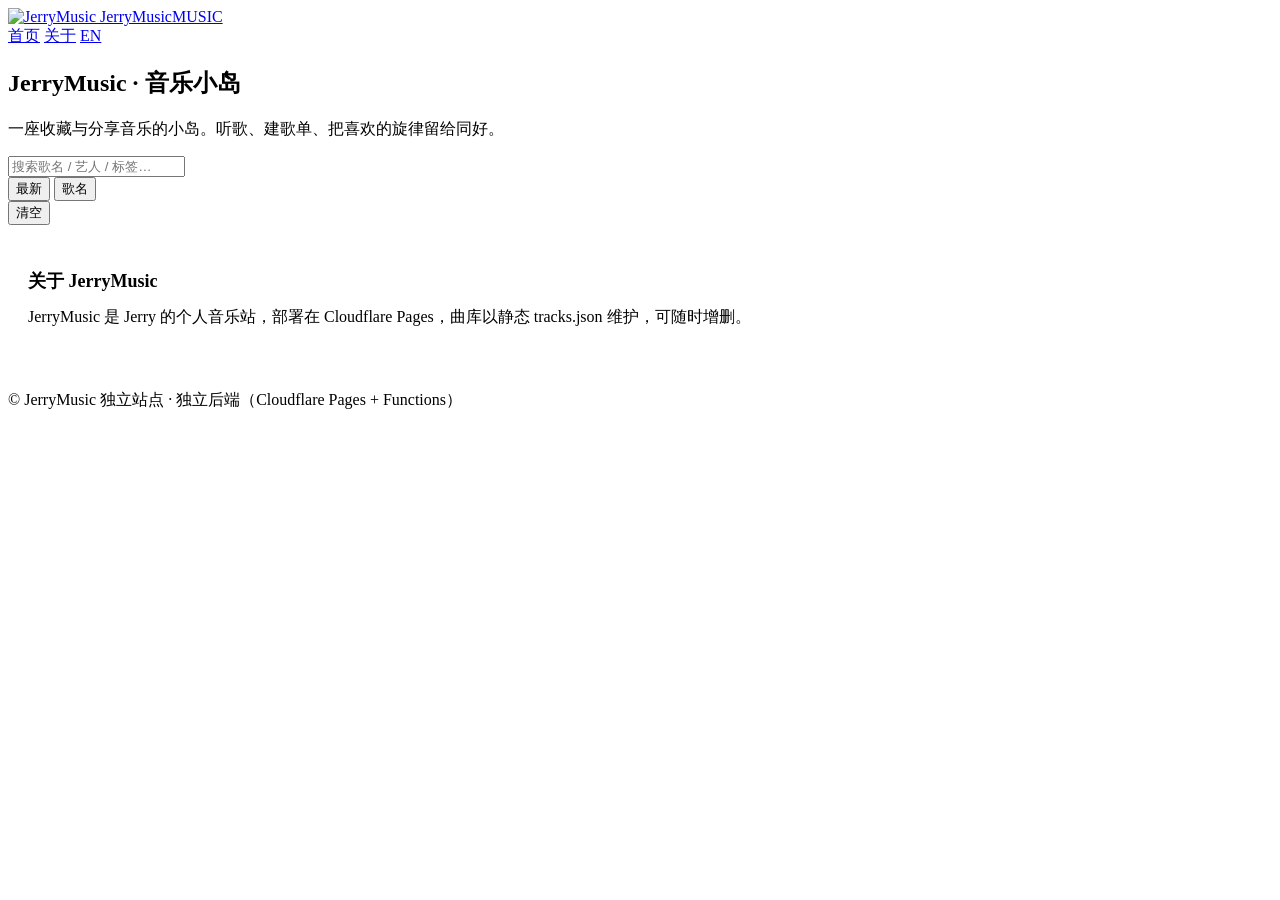
==== index.html @ ce07fb38 "Update index.html (2026-09-30 11:21)" ====
<!DOCTYPE html>
<html lang="zh-CN">
<head>
<meta charset="UTF-8">
<meta name="viewport" content="width=device-width, initial-scale=1">
<title>JerryMusic · 音乐</title>
<meta name="description" content="JerryMusic —— 一座收藏与分享音乐的小岛。听歌、建歌单、把喜欢的旋律留给同好。">
<meta property="og:type" content="website" />
<meta property="og:title" content="JerryMusic · 音乐" />
<meta property="og:description" content="JerryMusic —— 一座收藏与分享音乐的小岛。" />
<meta property="og:site_name" content="JerryMusic" />
<meta property="og:url" content="https://jerrymusic.pages.dev/" />
<meta property="og:image" content="https://jerrymusic.pages.dev/assets/og.svg?v=1" />
<meta name="twitter:card" content="summary_large_image" />
<meta name="theme-color" content="#7c3aed" />
<script>try{var p=localStorage.getItem('jm-theme')||'auto';var t=(p==='light'||p==='dark')?p:((window.matchMedia&&window.matchMedia('(prefers-color-scheme: light)').matches)?'light':'dark');document.documentElement.setAttribute('data-theme',t);}catch(e){document.documentElement.setAttribute('data-theme','dark');}</script>
<link rel="icon" href="assets/favicon.svg?v=1" type="image/svg+xml">
<link rel="stylesheet" href="assets/music.css?v=2026093011">
</head>
<body>
<header class="site-header">
  <div class="wrap">
    <a class="brand" href="index.html">
      <img class="logo" src="assets/favicon.svg?v=1" alt="JerryMusic">
      JerryMusic<span class="sub">MUSIC</span>
    </a>
    <div class="spacer"></div>
    <nav class="nav">
      <a href="index.html" class="on" data-i18n="nav.home">首页</a>
      <a href="#about" data-i18n="nav.about">关于</a>
      <a href="#" data-lang-toggle>EN</a>
    </nav>
    <div class="hdr-right" id="hdrRight"></div>
  </div>
</header>

<main class="wrap">
  <section class="hero">
    <h1 data-i18n="hero.title">JerryMusic · 音乐小岛</h1>
    <p data-i18n="hero.desc">一座收藏与分享音乐的小岛。听歌、建歌单、把喜欢的旋律留给同好。</p>
  </section>

  <div class="toolbar">
    <input id="q" class="input search" type="search" placeholder="搜索歌名 / 艺人 / 标签…" data-i18n-ph="search.placeholder" autocomplete="off">
    <div class="seg" id="sortSeg" role="group" aria-label="排序方式">
      <button data-s="time" class="on" data-i18n="sort.newest">最新</button>
      <button data-s="title" data-i18n="sort.title">歌名</button>
    </div>
    <button id="btnClear" class="btn" data-i18n="btn.clear">清空</button>
  </div>
  <div id="chips" class="chips"></div>
  <div id="grid" class="grid"></div>
  <div id="empty" class="empty" style="display:none" data-i18n="empty">曲库还是空的 —— 往 tracks.json 里加第一首歌吧。</div>

  <section id="about" class="panel" style="background:var(--panel);border:1px solid var(--line);border-radius:var(--radius);padding:20px;margin:24px 0 40px;">
    <h2 data-i18n="about.title" style="margin:0 0 10px;font-size:18px;">关于 JerryMusic</h2>
    <p data-i18n="about.body" style="color:var(--text-2);line-height:1.7;margin:0;">JerryMusic 是 Jerry 的个人音乐站，部署在 Cloudflare Pages，曲库以静态 tracks.json 维护，可随时增删。</p>
  </section>
</main>

<footer class="site-footer">
  <div class="wrap">
    <span>© <span id="yr"></span> JerryMusic</span>
    <span class="spacer"></span>
    <span data-i18n="footer.tagline">独立站点 · 独立后端（Cloudflare Pages + Functions）</span>
  </div>
</footer>

<!-- 底部常驻播放器 -->
<div class="player-bar" id="playerBar" style="display:none">
  <div class="pb-inner">
    <div class="pb-cover" id="pbCover">♪</div>
    <div class="pb-meta">
      <div class="pb-title" id="pbTitle" data-i18n="player.none">选一首歌开始播放</div>
      <div class="pb-artist" id="pbArtist"></div>
    </div>
    <div class="pb-controls">
      <button class="pb-btn" id="pbPrev" title="上一首">⏮</button>
      <button class="pb-btn play" id="pbPlay" title="播放">▶</button>
      <button class="pb-btn" id="pbNext" title="下一首">⏭</button>
      <span class="pb-time" id="pbCur">0:00</span>
      <div class="pb-seek" id="pbSeek"><div class="pb-progress" id="pbProgress"></div></div>
      <span class="pb-time" id="pbDur">0:00</span>
      <input class="pb-vol" id="pbVol" type="range" min="0" max="1" step="0.01" value="1" title="音量">
    </div>
  </div>
  <audio id="audio" preload="metadata"></audio>
</div>

<script src="assets/lang.js?v=20260930"></script>
<script src="assets/app.js?v=20260930"></script>
</body>
</html>
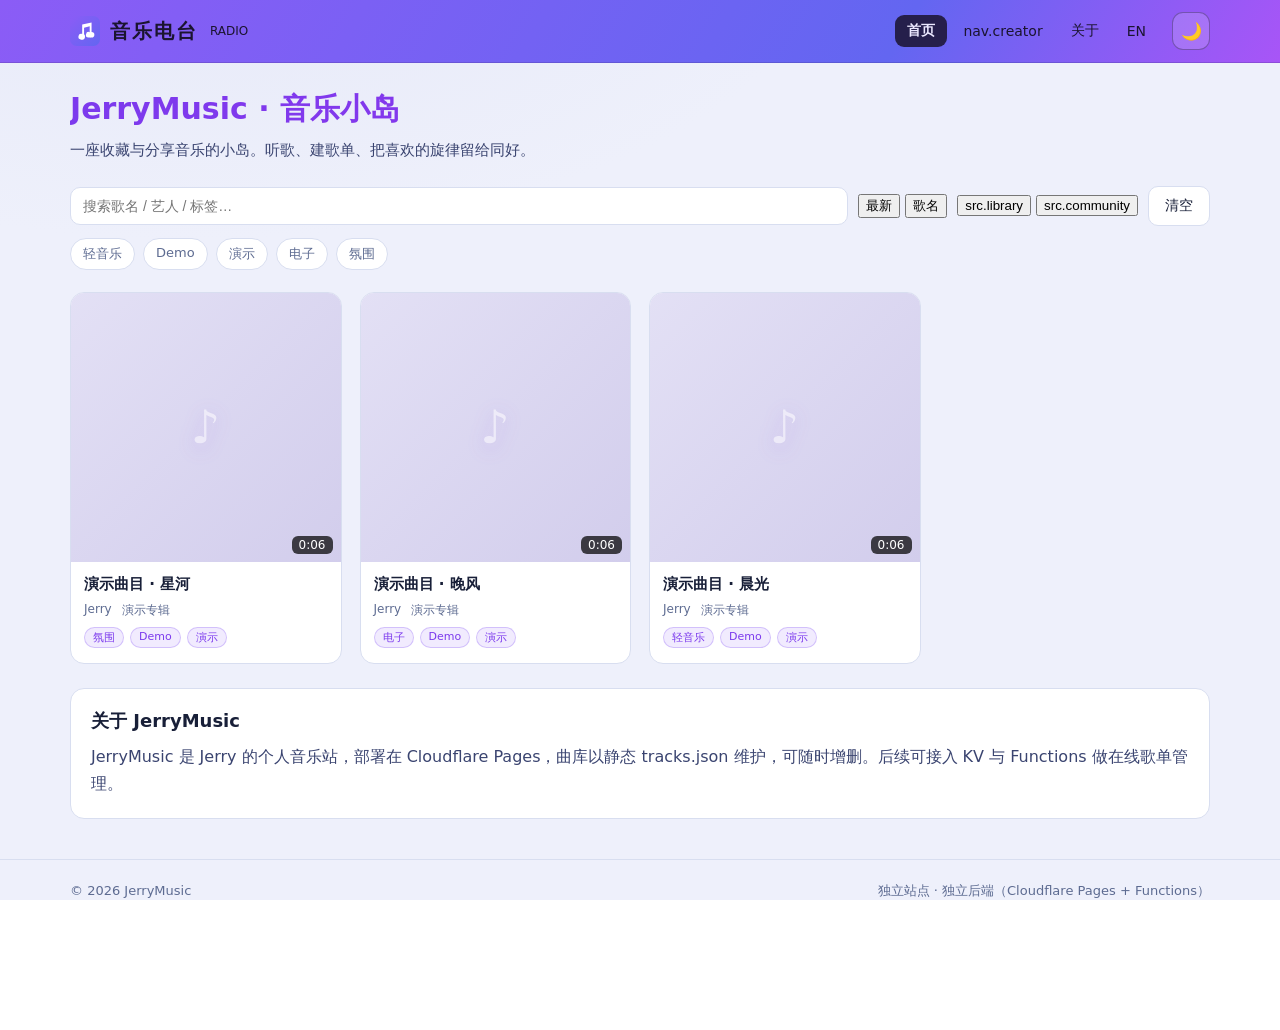
==== commit 736225e5: "Update index.html (2026-09-30 13:02)" ====
--- a/index.html
+++ b/index.html
@@ -3,12 +3,12 @@
 <head>
 <meta charset="UTF-8">
 <meta name="viewport" content="width=device-width, initial-scale=1">
-<title>JerryMusic · 音乐</title>
-<meta name="description" content="JerryMusic —— 一座收藏与分享音乐的小岛。听歌、建歌单、把喜欢的旋律留给同好。">
+<title>音乐电台 · MusicRadio</title>
+<meta name="description" content="音乐电台 —— 一座收藏与分享音乐的电台。登录后开通创作者中心，发布你自己的作品。">
 <meta property="og:type" content="website" />
-<meta property="og:title" content="JerryMusic · 音乐" />
-<meta property="og:description" content="JerryMusic —— 一座收藏与分享音乐的小岛。" />
-<meta property="og:site_name" content="JerryMusic" />
+<meta property="og:title" content="音乐电台 · MusicRadio" />
+<meta property="og:description" content="音乐电台 —— 一座收藏与分享音乐的电台。" />
+<meta property="og:site_name" content="音乐电台" />
 <meta property="og:url" content="https://jerrymusic.pages.dev/" />
 <meta property="og:image" content="https://jerrymusic.pages.dev/assets/og.svg?v=1" />
 <meta name="twitter:card" content="summary_large_image" />
@@ -21,12 +21,13 @@
 <header class="site-header">
   <div class="wrap">
     <a class="brand" href="index.html">
-      <img class="logo" src="assets/favicon.svg?v=1" alt="JerryMusic">
-      JerryMusic<span class="sub">MUSIC</span>
+      <img class="logo" src="assets/favicon.svg?v=1" alt="音乐电台">
+      音乐电台<span class="sub">RADIO</span>
     </a>
     <div class="spacer"></div>
     <nav class="nav">
       <a href="index.html" class="on" data-i18n="nav.home">首页</a>
+      <a href="creator.html" data-i18n="nav.creator">创作者中心</a>
       <a href="#about" data-i18n="nav.about">关于</a>
       <a href="#" data-lang-toggle>EN</a>
     </nav>
@@ -45,6 +46,10 @@
     <div class="seg" id="sortSeg" role="group" aria-label="排序方式">
       <button data-s="time" class="on" data-i18n="sort.newest">最新</button>
       <button data-s="title" data-i18n="sort.title">歌名</button>
+    </div>
+    <div class="seg" id="srcSeg" role="group" aria-label="内容来源">
+      <button data-src="library" class="on" data-i18n="src.library">电台曲库</button>
+      <button data-src="community" data-i18n="src.community">社区作品</button>
     </div>
     <button id="btnClear" class="btn" data-i18n="btn.clear">清空</button>
   </div>
@@ -87,7 +92,8 @@
   <audio id="audio" preload="metadata"></audio>
 </div>
 
-<script src="assets/lang.js?v=20260930"></script>
-<script src="assets/app.js?v=20260930"></script>
+<script src="assets/lang.js?v=20260930b"></script>
+<script src="assets/app.js?v=20260930b"></script>
+<script src="assets/jm.auth.js?v=20260930b"></script>
 </body>
 </html>
--- a/assets/music.css
+++ b/assets/music.css
@@ -0,0 +1,277 @@
+/* ============================================================
+   jerrymusic-site  /  assets/music.css
+   Independent site styles. Dark "music / night" theme (violet/indigo).
+   Adapted from the sibling pianyu-site design system for visual consistency.
+   ============================================================ */
+
+:root {
+  --ink: #0b0f1f;
+  --ink-2: #11152e;
+  --panel: #161b34;
+  --panel-2: #1d2342;
+  --line: #2a3157;
+  --text: #e9ecf8;
+  --text-2: #c7cde6;
+  --muted: #95a0c2;
+  --accent: #8b5cf6;
+  --accent-2: #6366f1;
+  --accent-3: #a855f7;
+  --on-accent: #ffffff;
+  --danger: #ef5a6f;
+  --thumb-1: #221a44;
+  --thumb-2: #120c2a;
+  --hdr-bg: rgba(11, 15, 31, 0.82);
+  --ok-bg: #102a26; --ok-bd: #1d534a; --ok-fg: #bff3ea;
+  --err-bg: #2a1621; --err-bd: #4a2130; --err-fg: #ffd7dd;
+  --radius: 14px;
+  --shadow: 0 10px 30px rgba(0, 0, 0, 0.35);
+}
+
+/* ---------------- light mode ---------------- */
+html[data-theme='light'] {
+  --ink: #eef0fb;
+  --ink-2: #e6e9f8;
+  --panel: #ffffff;
+  --panel-2: #f4f6fc;
+  --line: #d8def0;
+  --text: #181f38;
+  --text-2: #3a4470;
+  --muted: #5d6b91;
+  --accent: #7c3aed;
+  --accent-2: #4f46e5;
+  --accent-3: #9333ea;
+  --on-accent: #ffffff;
+  --danger: #d63a52;
+  --thumb-1: #e3e0f5;
+  --thumb-2: #d2cdec;
+  --hdr-bg: rgba(255, 255, 255, 0.84);
+  --ok-bg: #e6f6f2; --ok-bd: #a9dfd4; --ok-fg: #10635a;
+  --err-bg: #fdecef; --err-bd: #f3bcc6; --err-fg: #8e1f31;
+  --shadow: 0 10px 30px rgba(40, 50, 90, 0.14);
+}
+
+* { box-sizing: border-box; }
+
+html, body {
+  margin: 0;
+  padding: 0;
+  background: radial-gradient(1200px 600px at 15% -10%, var(--ink-2) 0%, var(--ink) 55%) fixed;
+  color: var(--text);
+  font-family: "Segoe UI", system-ui, -apple-system, "Microsoft YaHei", sans-serif;
+  min-height: 100vh;
+  transition: background-color 0.2s ease, color 0.2s ease;
+}
+
+/* keep space for the fixed bottom player */
+body { padding-bottom: 96px; }
+
+a { color: var(--accent); text-decoration: none; }
+a:hover { text-decoration: underline; }
+
+.wrap { max-width: 1180px; margin: 0 auto; padding: 0 20px; }
+
+/* ---------------- header ---------------- */
+.site-header {
+  position: sticky;
+  top: 0;
+  z-index: 20;
+  backdrop-filter: blur(10px);
+  background: linear-gradient(120deg, #8b5cf6, #6366f1 70%, #a855f7);
+  border-bottom: 1px solid rgba(0,0,0,0.12);
+}
+.site-header .wrap {
+  display: flex;
+  align-items: center;
+  gap: 14px;
+  height: 62px;
+}
+.brand {
+  display: flex;
+  align-items: center;
+  gap: 10px;
+  font-weight: 700;
+  font-size: 20px;
+  letter-spacing: 2px;
+  color: var(--text);
+}
+.brand:hover { text-decoration: none; }
+.brand .logo { width: 30px; height: 30px; }
+.brand .sub { font-size: 12px; color: var(--muted); letter-spacing: 0; font-weight: 400; margin-left: 2px; }
+.spacer { flex: 1; }
+.site-header .brand, .site-header .brand .sub,
+.site-header .nav a, .site-header .nav a:hover { color: #1b1430; }
+.site-header .nav a.on { background: rgba(27,20,48,0.86); color: #ece9ff; }
+.site-header .theme-btn { color: #1b1430; border-color: rgba(27,20,48,0.35); background: rgba(255,255,255,0.16); }
+.site-header .theme-btn:hover { border-color: #1b1430; }
+
+/* ---------------- nav ---------------- */
+.nav { display: flex; gap: 4px; align-items: center; }
+.nav a {
+  color: #2a2150;
+  padding: 7px 12px;
+  border-radius: 9px;
+  font-size: 14px;
+}
+.nav a:hover { color: #fff; background: rgba(255,255,255,0.18); text-decoration: none; }
+.nav a.on { color: #fff; background: rgba(27,20,48,0.86); font-weight: 600; }
+
+/* ---------------- search + chips ---------------- */
+.toolbar { display: flex; gap: 10px; flex-wrap: wrap; align-items: center; margin: 22px 0 8px; }
+.input, .select, .textarea {
+  background: var(--panel);
+  border: 1px solid var(--line);
+  color: var(--text);
+  border-radius: 10px;
+  padding: 10px 12px;
+  font-size: 14px;
+  outline: none;
+  width: 100%;
+}
+.input:focus, .select:focus, .textarea:focus { border-color: var(--accent); }
+.search { flex: 1; min-width: 220px; }
+
+.chips { display: flex; gap: 8px; flex-wrap: wrap; margin: 12px 0 4px; }
+.chip {
+  background: var(--panel);
+  border: 1px solid var(--line);
+  color: var(--muted);
+  padding: 6px 12px;
+  border-radius: 999px;
+  font-size: 13px;
+  cursor: pointer;
+  user-select: none;
+}
+.chip:hover { border-color: var(--accent); color: var(--text); }
+.chip.on { background: linear-gradient(120deg, var(--accent), var(--accent-2)); color: var(--on-accent); border-color: transparent; font-weight: 600; }
+
+/* ---------------- buttons ---------------- */
+.btn {
+  border: 1px solid var(--line);
+  background: var(--panel);
+  color: var(--text);
+  border-radius: 10px;
+  padding: 10px 16px;
+  font-size: 14px;
+  cursor: pointer;
+}
+.btn:hover { border-color: var(--accent); }
+.btn.primary { background: linear-gradient(120deg, var(--accent), var(--accent-2)); color: var(--on-accent); border-color: transparent; font-weight: 600; }
+
+/* ---------------- grid + cards ---------------- */
+.grid {
+  display: grid;
+  grid-template-columns: repeat(auto-fill, minmax(240px, 1fr));
+  gap: 18px;
+  margin: 22px 0 20px;
+}
+.card {
+  background: var(--panel);
+  border: 1px solid var(--line);
+  border-radius: var(--radius);
+  overflow: hidden;
+  transition: transform 0.14s ease, border-color 0.14s ease;
+  display: flex;
+  flex-direction: column;
+  cursor: pointer;
+}
+.card:hover { transform: translateY(-3px); border-color: var(--accent); }
+.card .thumb {
+  position: relative;
+  aspect-ratio: 1 / 1;
+  background: linear-gradient(135deg, var(--thumb-1), var(--thumb-2));
+  overflow: hidden;
+  display: flex; align-items: center; justify-content: center;
+}
+.card .thumb img { width: 100%; height: 100%; object-fit: cover; display: block; }
+.card .thumb .ph {
+  font-size: 46px; color: rgba(255,255,255,0.55);
+  filter: drop-shadow(0 4px 10px rgba(124,58,237,0.4));
+}
+.card .thumb .play-overlay {
+  position: absolute; inset: 0; margin: auto;
+  width: 56px; height: 56px; border-radius: 50%;
+  display: flex; align-items: center; justify-content: center;
+  background: linear-gradient(135deg, var(--accent), var(--accent-2));
+  color: #fff; font-size: 22px; opacity: 0; transition: opacity .15s ease;
+  box-shadow: 0 8px 20px rgba(99,102,241,0.5);
+}
+.card:hover .thumb .play-overlay { opacity: 1; }
+.card .dur {
+  position: absolute; right: 8px; bottom: 8px;
+  background: rgba(0,0,0,0.72); color: #fff; font-size: 12px;
+  padding: 2px 7px; border-radius: 6px;
+}
+.card .body { padding: 12px 13px 15px; display: flex; flex-direction: column; gap: 8px; }
+.card .title { font-size: 15px; font-weight: 600; line-height: 1.35; color: var(--text); }
+.card .meta { font-size: 12px; color: var(--muted); display: flex; gap: 10px; flex-wrap: wrap; }
+.card .tags { display: flex; gap: 6px; flex-wrap: wrap; }
+.tag { font-size: 11px; color: var(--accent); background: rgba(139,92,246,0.12); border: 1px solid rgba(139,92,246,0.30); padding: 2px 8px; border-radius: 999px; }
+
+.empty { color: var(--muted); text-align: center; padding: 70px 0; }
+
+/* ---------------- now playing (bottom bar) ---------------- */
+.player-bar {
+  position: fixed; left: 0; right: 0; bottom: 0; z-index: 60;
+  background: var(--panel);
+  border-top: 1px solid var(--line);
+  box-shadow: 0 -8px 30px rgba(0,0,0,0.35);
+  backdrop-filter: blur(12px);
+}
+.player-bar .pb-inner {
+  max-width: 1180px; margin: 0 auto; padding: 10px 18px;
+  display: flex; align-items: center; gap: 14px;
+}
+.pb-cover {
+  width: 46px; height: 46px; border-radius: 9px; flex: none;
+  background: linear-gradient(135deg, var(--accent), var(--accent-2));
+  display: flex; align-items: center; justify-content: center;
+  color: #fff; font-size: 20px; overflow: hidden;
+}
+.pb-cover img { width: 100%; height: 100%; object-fit: cover; }
+.pb-meta { min-width: 0; flex: none; width: 200px; }
+.pb-meta .pb-title { font-size: 14px; font-weight: 600; overflow: hidden; text-overflow: ellipsis; white-space: nowrap; }
+.pb-meta .pb-artist { font-size: 12px; color: var(--muted); overflow: hidden; text-overflow: ellipsis; white-space: nowrap; }
+.pb-controls { display: flex; align-items: center; gap: 10px; flex: 1; min-width: 0; }
+.pb-btn {
+  background: transparent; border: 0; color: var(--text); font-size: 17px; line-height: 1;
+  cursor: pointer; padding: 6px 8px; border-radius: 8px;
+}
+.pb-btn:hover { background: var(--panel-2); }
+.pb-btn.play { background: linear-gradient(135deg, var(--accent), var(--accent-2)); color: #fff; width: 40px; height: 40px; border-radius: 50%; display: flex; align-items: center; justify-content: center; font-size: 16px; }
+.pb-btn.play:hover { filter: brightness(1.08); }
+.pb-time { font-size: 12px; color: var(--muted); white-space: nowrap; font-variant-numeric: tabular-nums; }
+.pb-seek { position: relative; flex: 1; height: 6px; background: var(--line); border-radius: 999px; cursor: pointer; min-width: 60px; }
+.pb-seek .pb-progress { position: absolute; left: 0; top: 0; height: 100%; width: 0; background: linear-gradient(90deg, var(--accent), var(--accent-2)); border-radius: 999px; }
+.pb-vol { width: 84px; accent-color: var(--accent); }
+@media (max-width: 720px) {
+  .pb-meta { width: 120px; }
+  .pb-vol { display: none; }
+}
+
+/* ---------------- footer ---------------- */
+footer.site-footer { border-top: 1px solid var(--line); color: var(--muted); font-size: 13px; padding: 22px 0 34px; margin-top: 30px; }
+footer.site-footer .wrap { display: flex; gap: 12px; flex-wrap: wrap; align-items: center; }
+
+/* ---------------- theme button ---------------- */
+.theme-btn {
+  width: 38px; height: 38px;
+  border-radius: 11px;
+  border: 1px solid var(--line);
+  background: var(--panel);
+  color: var(--text);
+  cursor: pointer;
+  font-size: 17px; line-height: 1;
+  display: flex; align-items: center; justify-content: center;
+  padding: 0;
+}
+.theme-btn:hover { border-color: var(--accent); }
+
+/* ---------------- hero ---------------- */
+.hero { margin: 26px 0 6px; }
+.hero h1 { font-size: 30px; font-weight: 800; margin: 0 0 8px; background: linear-gradient(120deg, var(--accent), var(--accent-3)); -webkit-background-clip: text; background-clip: text; color: transparent; }
+.hero p { color: var(--text-2); font-size: 15px; line-height: 1.7; margin: 0; max-width: 720px; }
+
+@media (max-width: 560px) {
+  .brand .sub { display: none; }
+  .hero h1 { font-size: 24px; }
+}
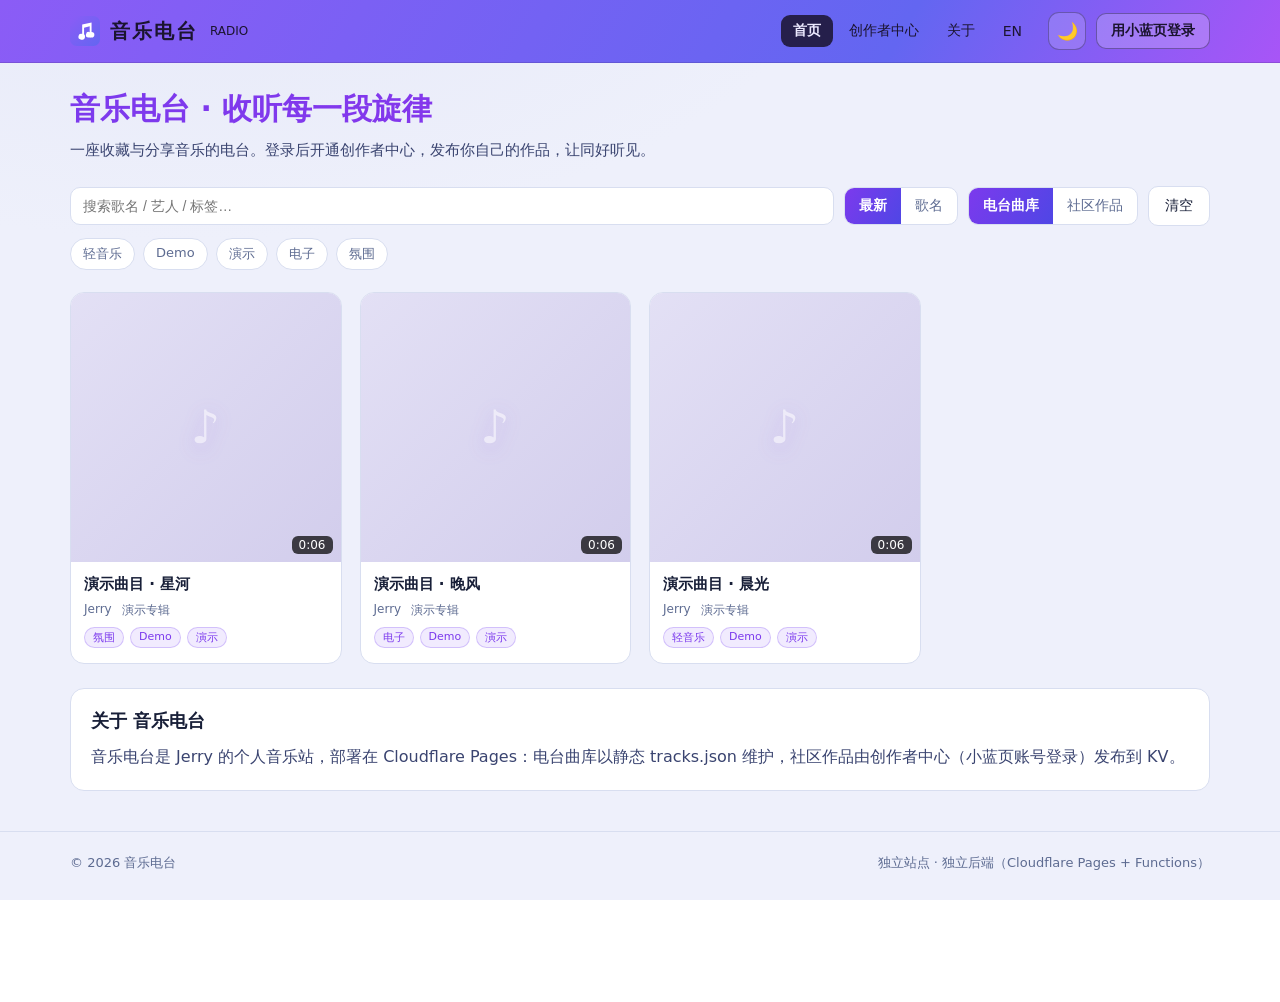
==== commit c231196f: "Update index.html (2026-09-30 13:08)" ====
--- a/index.html
+++ b/index.html
@@ -37,7 +37,7 @@
 
 <main class="wrap">
   <section class="hero">
-    <h1 data-i18n="hero.title">JerryMusic · 音乐小岛</h1>
+    <h1 data-i18n="hero.title">音乐电台 · 收听每一段旋律</h1>
     <p data-i18n="hero.desc">一座收藏与分享音乐的小岛。听歌、建歌单、把喜欢的旋律留给同好。</p>
   </section>
 
@@ -58,14 +58,14 @@
   <div id="empty" class="empty" style="display:none" data-i18n="empty">曲库还是空的 —— 往 tracks.json 里加第一首歌吧。</div>
 
   <section id="about" class="panel" style="background:var(--panel);border:1px solid var(--line);border-radius:var(--radius);padding:20px;margin:24px 0 40px;">
-    <h2 data-i18n="about.title" style="margin:0 0 10px;font-size:18px;">关于 JerryMusic</h2>
-    <p data-i18n="about.body" style="color:var(--text-2);line-height:1.7;margin:0;">JerryMusic 是 Jerry 的个人音乐站，部署在 Cloudflare Pages，曲库以静态 tracks.json 维护，可随时增删。</p>
+    <h2 data-i18n="about.title" style="margin:0 0 10px;font-size:18px;">关于 音乐电台</h2>
+    <p data-i18n="about.body" style="color:var(--text-2);line-height:1.7;margin:0;">音乐电台是 Jerry 的个人音乐站，部署在 Cloudflare Pages：电台曲库以静态 tracks.json 维护，社区作品由创作者中心（小蓝页账号登录）发布到 KV。</p>
   </section>
 </main>
 
 <footer class="site-footer">
   <div class="wrap">
-    <span>© <span id="yr"></span> JerryMusic</span>
+    <span>© <span id="yr"></span> 音乐电台</span>
     <span class="spacer"></span>
     <span data-i18n="footer.tagline">独立站点 · 独立后端（Cloudflare Pages + Functions）</span>
   </div>
--- a/assets/music.css
+++ b/assets/music.css
@@ -275,3 +275,94 @@
   .brand .sub { display: none; }
   .hero h1 { font-size: 24px; }
 }
+
+/* ---------------- utility ---------------- */
+.hide { display: none !important; }
+.panel { background: var(--panel); border: 1px solid var(--line); border-radius: var(--radius); padding: 20px; margin: 18px 0; }
+
+/* ---------------- segmented control ---------------- */
+.seg { display: inline-flex; border: 1px solid var(--line); border-radius: 10px; overflow: hidden; background: var(--panel); }
+.seg button { background: transparent; border: 0; color: var(--muted); padding: 9px 14px; font-size: 14px; cursor: pointer; }
+.seg button.on { background: linear-gradient(120deg, var(--accent), var(--accent-2)); color: var(--on-accent); font-weight: 600; }
+
+/* ---------------- header right: login + user menu ---------------- */
+.hdr-right { display: flex; align-items: center; gap: 10px; }
+.user-wrap { position: relative; display: inline-flex; align-items: center; }
+.login-btn {
+  display: inline-flex; align-items: center; justify-content: center;
+  background: rgba(255,255,255,0.20); border: 1px solid rgba(27,20,48,0.40);
+  color: #1b1430; padding: 8px 14px; border-radius: 10px; font-size: 14px; font-weight: 600;
+}
+.login-btn:hover { background: rgba(255,255,255,0.30); text-decoration: none; }
+.login-btn.big { padding: 12px 24px; font-size: 15px; }
+.avatar-btn {
+  display: inline-flex; align-items: center; gap: 8px;
+  background: rgba(255,255,255,0.16); border: 1px solid rgba(27,20,48,0.40);
+  color: #1b1430; padding: 5px 11px; border-radius: 999px; cursor: pointer; font-size: 14px; font-weight: 600;
+}
+.avatar-btn .fb, .menu .fb {
+  width: 26px; height: 26px; border-radius: 50%; flex: none;
+  background: linear-gradient(135deg, var(--accent), var(--accent-2)); color: #fff;
+  display: flex; align-items: center; justify-content: center; font-weight: 700; font-size: 13px;
+}
+.avatar-btn img, .menu .hd img { width: 26px; height: 26px; border-radius: 50%; object-fit: cover; }
+.user-wrap .menu {
+  position: absolute; top: 48px; right: 0; min-width: 210px;
+  background: var(--panel); border: 1px solid var(--line); border-radius: 12px;
+  box-shadow: var(--shadow); padding: 6px; z-index: 40;
+}
+.menu.hide { display: none; }
+.menu .hd { padding: 8px 10px; }
+.menu .n { font-weight: 600; color: var(--text); }
+.menu .l { font-size: 12px; color: var(--muted); }
+.menu .badge { margin-left: 6px; }
+.menu a, .menu button.menu-item, .menu button[role="menuitem"] {
+  display: block; width: 100%; text-align: left; padding: 9px 10px; border-radius: 8px;
+  color: var(--text); background: transparent; border: 0; cursor: pointer; font-size: 14px;
+}
+.menu a:hover, .menu button[role="menuitem"]:hover { background: var(--panel-2); text-decoration: none; }
+.menu .sep { height: 1px; background: var(--line); margin: 6px 4px; }
+.badge {
+  display: inline-block; font-size: 11px;
+  background: linear-gradient(120deg, var(--accent), var(--accent-2)); color: #fff;
+  padding: 1px 7px; border-radius: 999px; font-weight: 600;
+}
+.by { font-size: 12px; color: var(--muted); margin-top: 4px; }
+
+/* ---------------- creator center ---------------- */
+.cc-h1 { font-size: 26px; font-weight: 800; margin: 30px 0 6px; }
+.cc-sub { color: var(--text-2); margin: 0 0 18px; }
+.cc-gate { text-align: center; padding: 40px 20px; }
+.cc-gate p { color: var(--muted); margin: 0 0 16px; }
+.cc-profile { display: flex; align-items: center; gap: 14px; padding: 16px 18px; margin-bottom: 16px; }
+.cc-av {
+  width: 48px; height: 48px; border-radius: 50%; overflow: hidden; flex: none;
+  background: linear-gradient(135deg, var(--accent), var(--accent-2));
+  display: flex; align-items: center; justify-content: center; color: #fff; font-weight: 700; font-size: 18px;
+}
+.cc-av img { width: 100%; height: 100%; object-fit: cover; }
+.cc-id .n { font-weight: 700; color: var(--text); }
+.cc-id .l { font-size: 13px; color: var(--muted); }
+.cc-add h2, .cc-works h2 { font-size: 18px; margin: 0 0 12px; }
+.cc-form { display: flex; flex-direction: column; gap: 12px; max-width: 560px; }
+.cc-form .row { display: flex; flex-direction: column; gap: 6px; }
+.cc-form label { font-size: 13px; color: var(--muted); }
+.cc-actions { display: flex; gap: 10px; align-items: center; }
+.cc-msg { font-size: 13px; }
+.cc-msg.err { color: var(--danger); }
+.cc-list { display: flex; flex-direction: column; gap: 12px; }
+.cc-item { display: flex; align-items: center; gap: 14px; padding: 12px; border: 1px solid var(--line); border-radius: 12px; flex-wrap: wrap; }
+.cc-item-main { flex: 1; min-width: 200px; }
+.cc-item .t { font-weight: 600; color: var(--text); }
+.cc-item .t .en { color: var(--muted); font-weight: 400; font-size: 13px; }
+.cc-item .m { font-size: 13px; color: var(--muted); }
+.cc-audio { width: 240px; max-width: 100%; }
+.cc-item-actions { display: flex; gap: 8px; }
+.btn.small { padding: 6px 12px; font-size: 13px; }
+.btn.danger { color: var(--danger); border-color: var(--danger); }
+.btn.danger:hover { background: var(--danger); color: #fff; }
+
+/* ---------------- notice bar ---------------- */
+.notice { padding: 12px 16px; border-radius: 10px; font-size: 14px; margin: 14px auto; }
+.notice.err { background: var(--err-bg); border: 1px solid var(--err-bd); color: var(--err-fg); }
+.notice.ok { background: var(--ok-bg); border: 1px solid var(--ok-bd); color: var(--ok-fg); }
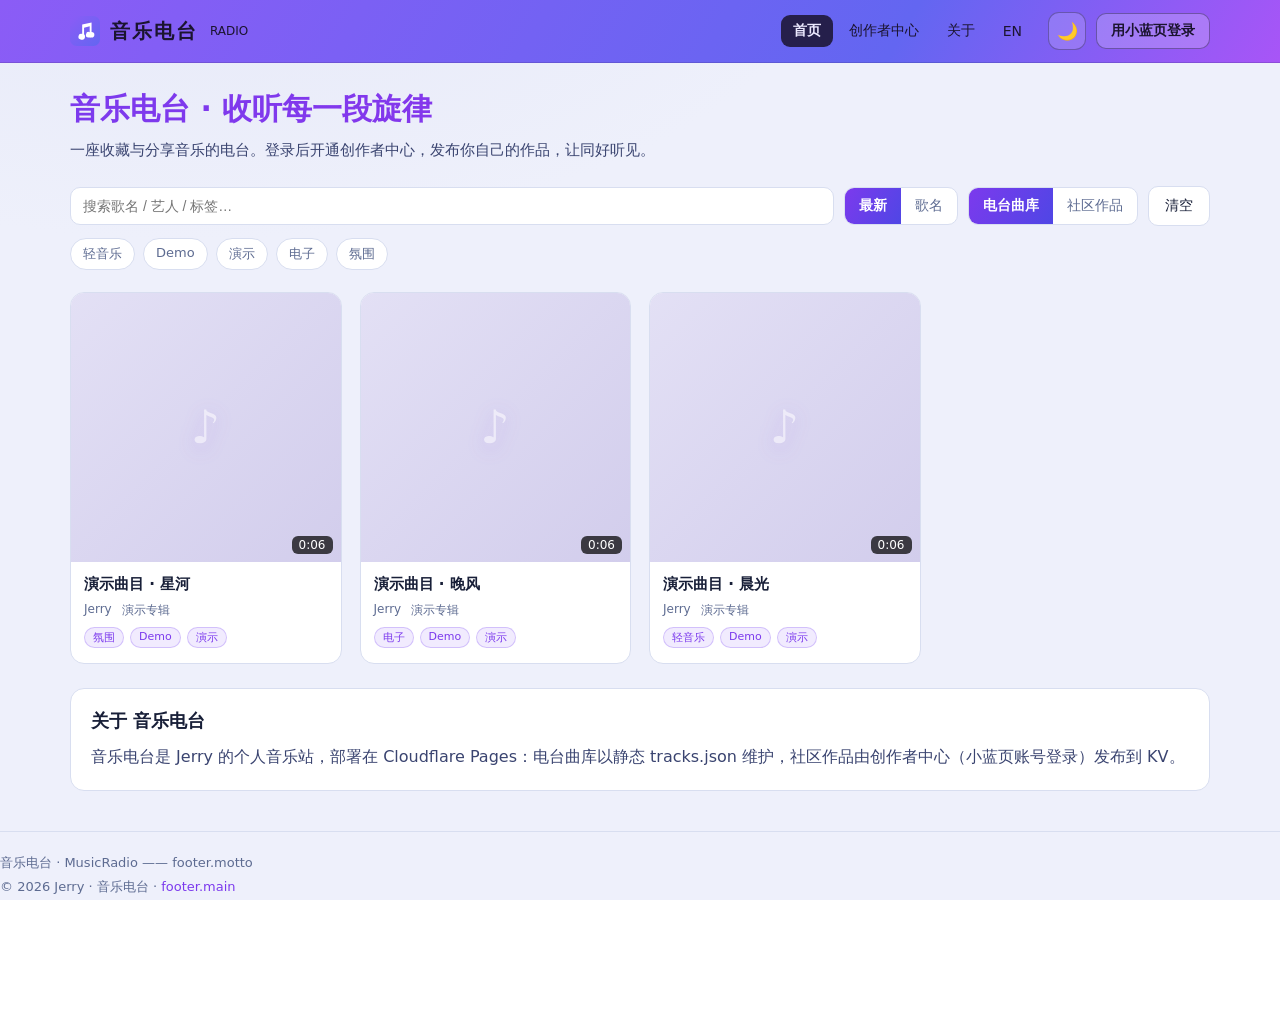
==== commit 0b4bdca3: "Update index.html (2026-10-03 21:23)" ====
--- a/index.html
+++ b/index.html
@@ -15,7 +15,7 @@
 <meta name="theme-color" content="#7c3aed" />
 <script>try{var p=localStorage.getItem('jm-theme')||'auto';var t=(p==='light'||p==='dark')?p:((window.matchMedia&&window.matchMedia('(prefers-color-scheme: light)').matches)?'light':'dark');document.documentElement.setAttribute('data-theme',t);}catch(e){document.documentElement.setAttribute('data-theme','dark');}</script>
 <link rel="icon" href="assets/favicon.svg?v=1" type="image/svg+xml">
-<link rel="stylesheet" href="assets/music.css?v=2026093011">
+<link rel="stylesheet" href="assets/music.css?v=20261001a">
 </head>
 <body>
 <header class="site-header">
@@ -64,11 +64,8 @@
 </main>
 
 <footer class="site-footer">
-  <div class="wrap">
-    <span>© <span id="yr"></span> 音乐电台</span>
-    <span class="spacer"></span>
-    <span data-i18n="footer.tagline">独立站点 · 独立后端（Cloudflare Pages + Functions）</span>
-  </div>
+  <div>音乐电台 · MusicRadio —— <span data-i18n="footer.motto">有歌就放，随点随听。</span></div>
+  <div style="margin-top:6px">© <span id="yr"></span> Jerry · 音乐电台 · <a href="https://mc-creator-jerry-webpage.pages.dev/" data-i18n="footer.main">小蓝页（主站）</a></div>
 </footer>
 
 <!-- 底部常驻播放器 -->
@@ -92,8 +89,8 @@
   <audio id="audio" preload="metadata"></audio>
 </div>
 
-<script src="assets/lang.js?v=20260930b"></script>
-<script src="assets/app.js?v=20260930b"></script>
+<script src="assets/lang.js?v=20261001a"></script>
+<script src="assets/app.js?v=20261001a"></script>
 <script src="assets/jm.auth.js?v=20260930b"></script>
 </body>
 </html>
